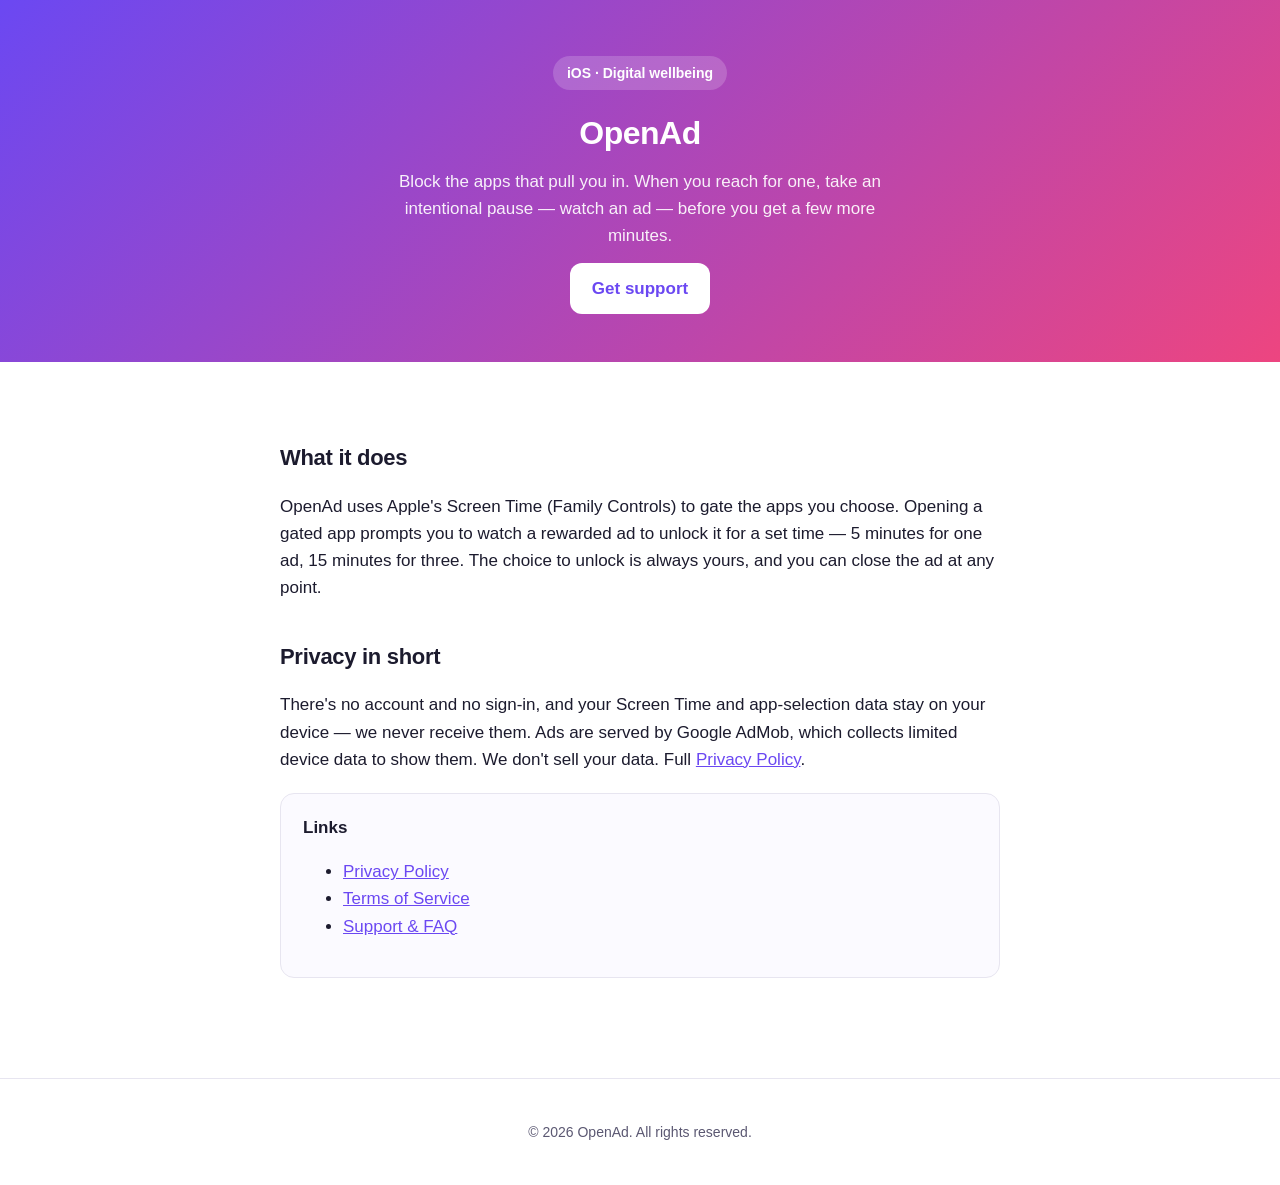
==== index.html @ e3b892bd "OpenAd public site: landing, privacy, terms, support, app-ads.txt Co-Authored-By: Claude Opus 4.8 <n" ====
<!DOCTYPE html>
<html lang="en">
<head>
  <meta charset="utf-8">
  <meta name="viewport" content="width=device-width, initial-scale=1">
  <title>OpenAd</title>
  <meta name="description" content="OpenAd — take an intentional ad break before unlocking a blocked app.">
  <link rel="stylesheet" href="style.css">
</head>
<body>
  <header class="hero">
    <div class="badge">iOS · Digital wellbeing</div>
    <h1>OpenAd</h1>
    <p>Block the apps that pull you in. When you reach for one, take an intentional
       pause — watch an ad — before you get a few more minutes.</p>
    <a class="btn" href="support.html">Get support</a>
  </header>
  <main>
    <h2>What it does</h2>
    <p>OpenAd uses Apple's Screen Time (Family Controls) to gate the apps you choose.
       Opening a gated app prompts you to watch a rewarded ad to unlock it for a set
       time — 5 minutes for one ad, 15 minutes for three. The choice to unlock is
       always yours, and you can close the ad at any point.</p>

    <h2>Privacy in short</h2>
    <p>There's no account and no sign-in, and your Screen Time and app-selection data
       stay on your device — we never receive them. Ads are served by Google AdMob,
       which collects limited device data to show them. We don't sell your data. Full
       <a href="privacy.html">Privacy Policy</a>.</p>

    <div class="card">
      <strong>Links</strong>
      <ul>
        <li><a href="privacy.html">Privacy Policy</a></li>
        <li><a href="terms.html">Terms of Service</a></li>
        <li><a href="support.html">Support &amp; FAQ</a></li>
      </ul>
    </div>
  </main>
  <footer><p>© 2026 OpenAd. All rights reserved.</p></footer>
</body>
</html>
---- style.css ----
:root {
  --card: #ffffff;
  --ink: #1c1b2e;
  --muted: #5b5872;
  --purple: #6b48f2;
  --pink: #ed4580;
  --border: #e7e5f0;
  --maxw: 760px;
}
* { box-sizing: border-box; }
html { -webkit-text-size-adjust: 100%; }
body {
  margin: 0;
  font-family: -apple-system, BlinkMacSystemFont, "Segoe UI", Roboto, Helvetica, Arial, sans-serif;
  color: var(--ink);
  background: var(--card);
  line-height: 1.6;
  font-size: 17px;
}
a { color: var(--purple); }
.hero {
  background: linear-gradient(135deg, #6b48f2 0%, #ed4580 100%);
  color: #fff;
  padding: 56px 20px 48px;
  text-align: center;
}
.hero h1 { margin: 0 0 8px; font-size: 32px; letter-spacing: -0.5px; }
.hero p { margin: 0 auto; max-width: 520px; opacity: 0.92; }
.badge {
  display: inline-block; margin-bottom: 18px; padding: 6px 14px;
  background: rgba(255,255,255,0.18); border-radius: 999px;
  font-size: 14px; font-weight: 600;
}
main { max-width: var(--maxw); margin: 0 auto; padding: 40px 20px 80px; }
h2 { font-size: 22px; margin: 38px 0 10px; letter-spacing: -0.3px; }
h3 { font-size: 18px; margin: 24px 0 6px; }
.muted { color: var(--muted); }
.lede { font-size: 19px; color: var(--muted); }
.card {
  border: 1px solid var(--border); border-radius: 14px;
  padding: 20px 22px; margin: 20px 0; background: #fbfaff;
}
.nav {
  display: flex; gap: 18px; justify-content: center; flex-wrap: wrap;
  padding: 18px 20px; border-bottom: 1px solid var(--border);
  font-weight: 600; font-size: 15px;
}
table { width: 100%; border-collapse: collapse; margin: 14px 0; }
th, td { text-align: left; padding: 10px 12px; border-bottom: 1px solid var(--border); vertical-align: top; }
th { font-size: 14px; text-transform: uppercase; letter-spacing: 0.4px; color: var(--muted); }
footer { border-top: 1px solid var(--border); padding: 28px 20px; text-align: center; color: var(--muted); font-size: 14px; }
.btn {
  display: inline-block; margin-top: 14px; padding: 12px 22px;
  background: #fff; color: var(--purple); text-decoration: none;
  border-radius: 12px; font-weight: 700;
}
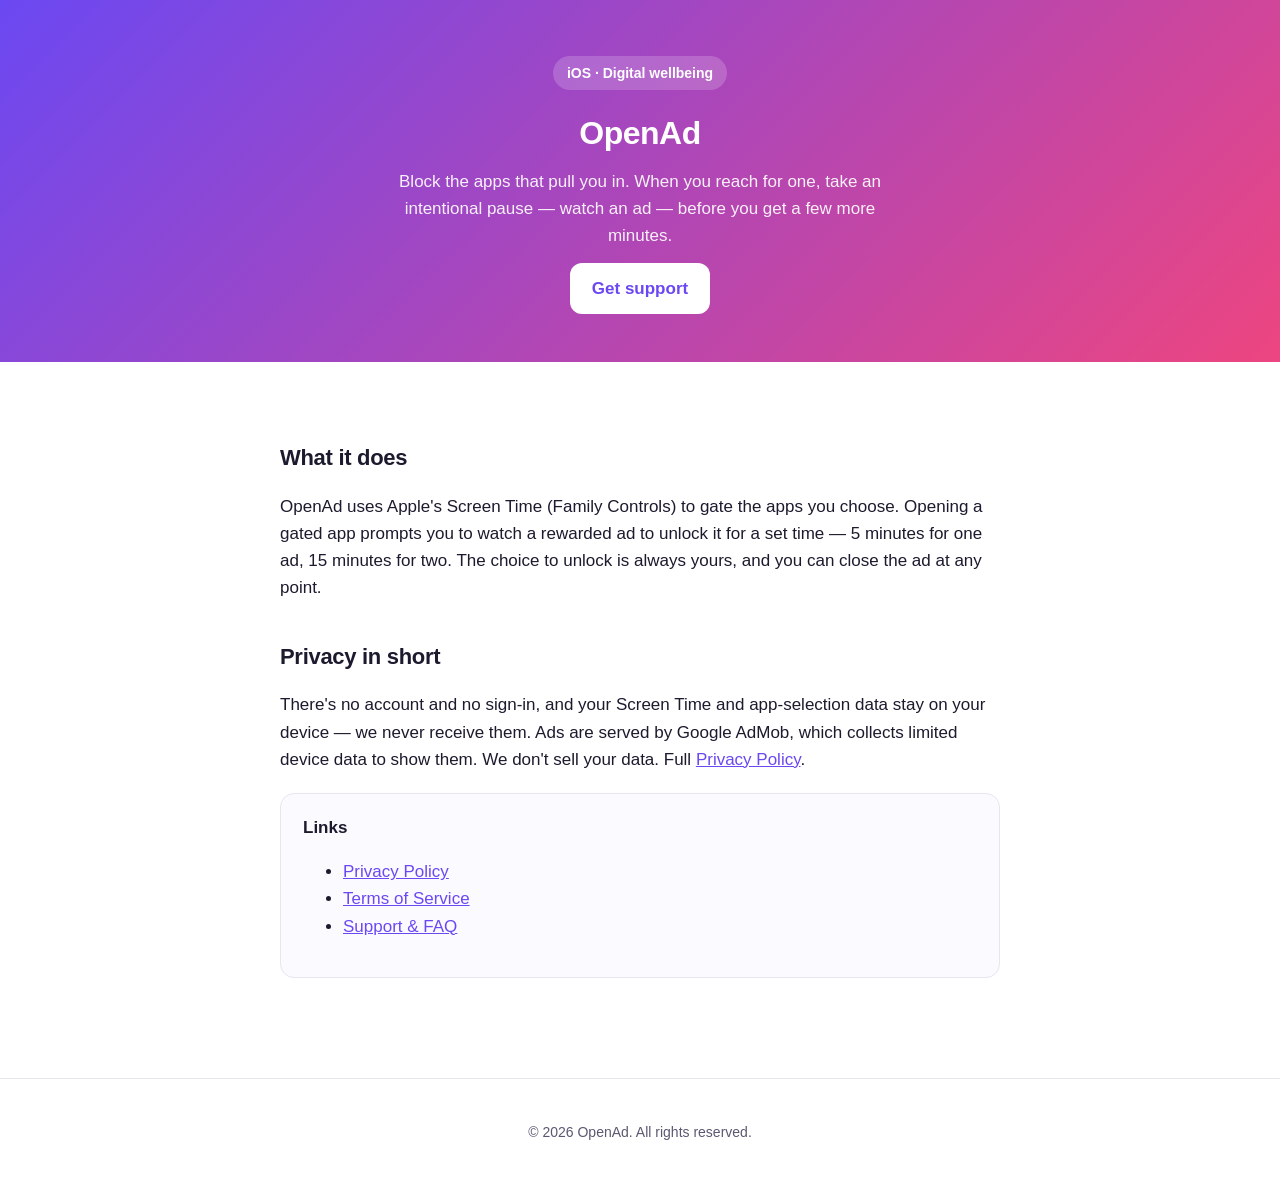
==== commit a18487c5: "Privacy policy: Do Not Sell switch, opt-out right, analytics details; 15 minutes is two ads Co-Autho" ====
--- a/index.html
+++ b/index.html
@@ -19,7 +19,7 @@
     <h2>What it does</h2>
     <p>OpenAd uses Apple's Screen Time (Family Controls) to gate the apps you choose.
        Opening a gated app prompts you to watch a rewarded ad to unlock it for a set
-       time — 5 minutes for one ad, 15 minutes for three. The choice to unlock is
+       time — 5 minutes for one ad, 15 minutes for two. The choice to unlock is
        always yours, and you can close the ad at any point.</p>
 
     <h2>Privacy in short</h2>
